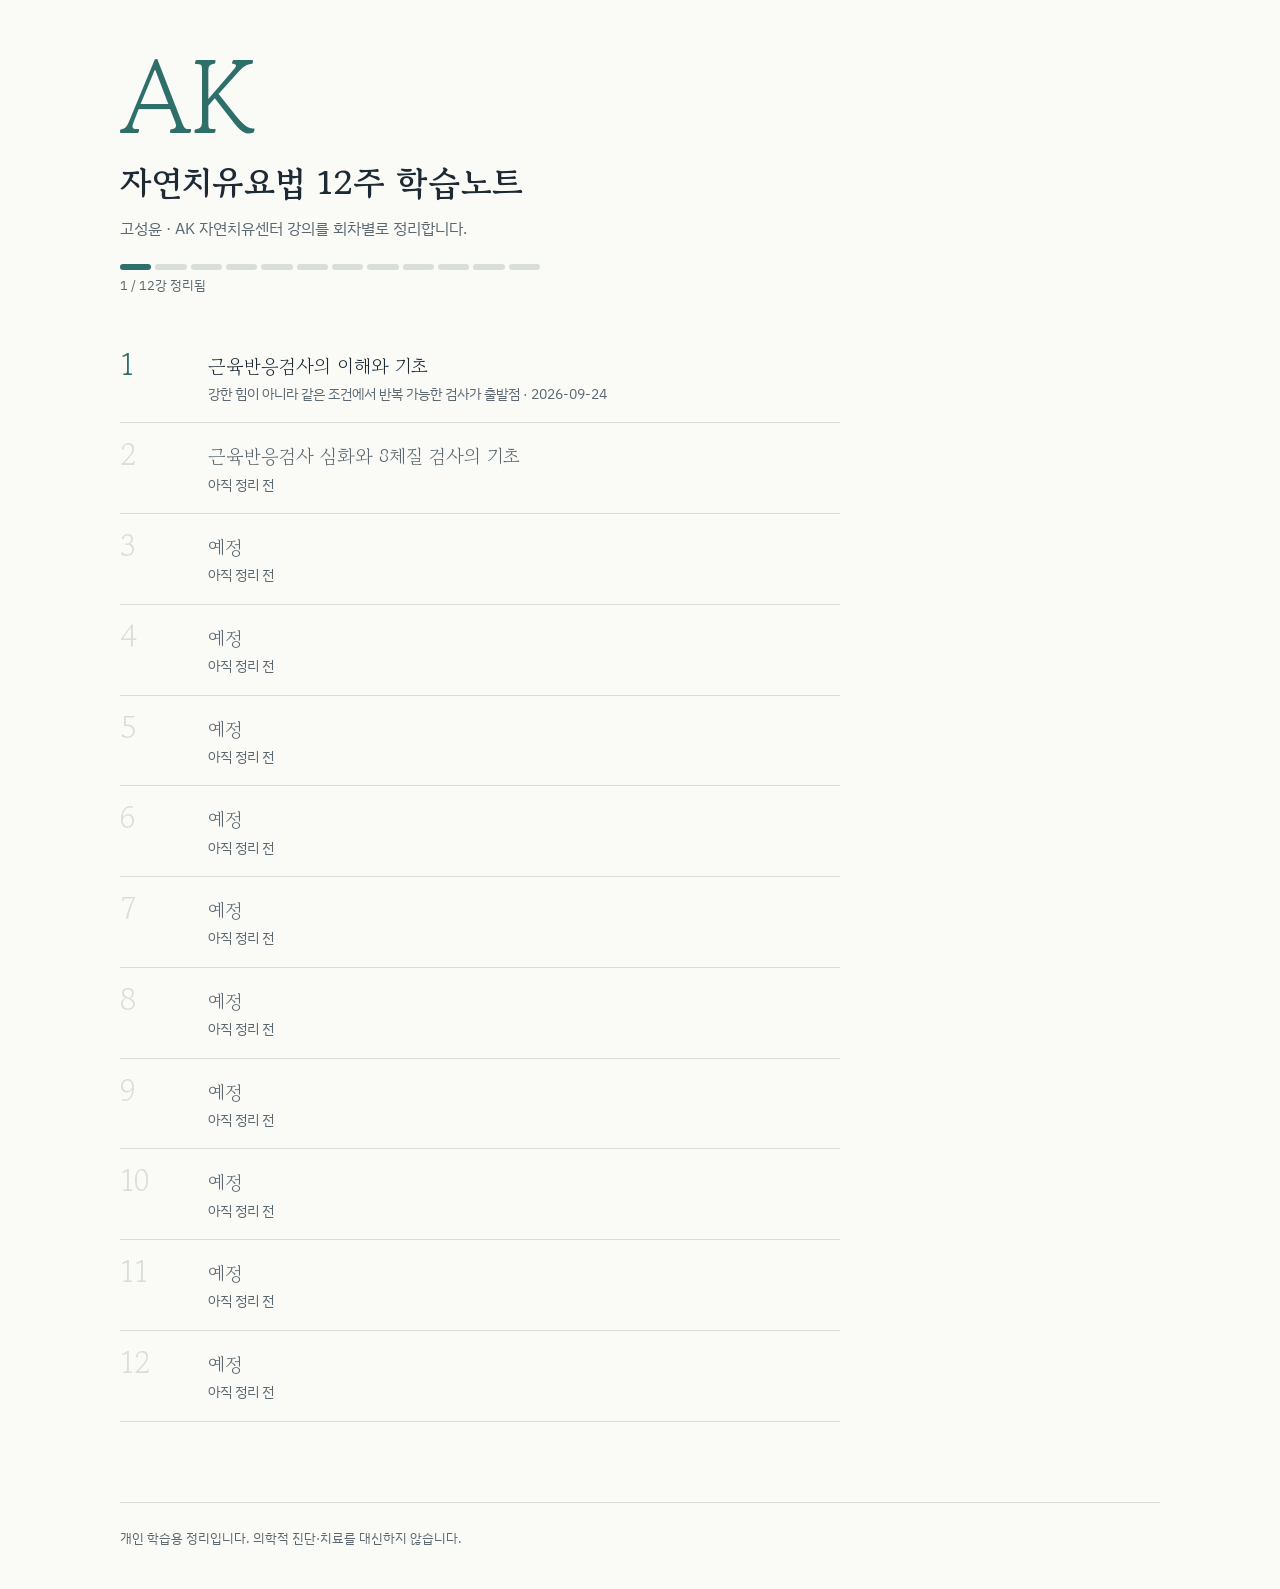
==== index.html @ abdf5cdb "제1강 학습노트 추가 (HTML + 마크다운 원본 + 빌드 스크립트)" ====
<!doctype html><html lang="ko"><head><meta charset="utf-8"><meta name="viewport" content="width=device-width,initial-scale=1,viewport-fit=cover"><title>AK 자연치유요법 학습노트</title><link rel="preconnect" href="https://fonts.googleapis.com"><link rel="preconnect" href="https://fonts.gstatic.com" crossorigin><link href="https://fonts.googleapis.com/css2?family=Gowun+Batang:wght@400;700&family=IBM+Plex+Sans+KR:wght@400;600&display=swap" rel="stylesheet"><link rel="stylesheet" href="assets/style.css"></head><body><div class="wrap"><header class="hero"><p class="num">AK</p><h1>자연치유요법 12주 학습노트</h1><p>고성윤 · AK 자연치유센터 강의를 회차별로 정리합니다.</p><div class="track" aria-hidden="true"><span class="done"></span><span class=""></span><span class=""></span><span class=""></span><span class=""></span><span class=""></span><span class=""></span><span class=""></span><span class=""></span><span class=""></span><span class=""></span><span class=""></span></div><div class="tracklabel">1 / 12강 정리됨</div></header><ol class="course"><li><div class="n">1</div><div><div class="t"><a href="lectures/01.html">근육반응검사의 이해와 기초</a></div><div class="s">강한 힘이 아니라 같은 조건에서 반복 가능한 검사가 출발점 · 2026-09-24</div></div></li><li class="todo"><div class="n">2</div><div><div class="t">근육반응검사 심화와 8체질 검사의 기초</div><div class="s">아직 정리 전</div></div></li><li class="todo"><div class="n">3</div><div><div class="t">예정</div><div class="s">아직 정리 전</div></div></li><li class="todo"><div class="n">4</div><div><div class="t">예정</div><div class="s">아직 정리 전</div></div></li><li class="todo"><div class="n">5</div><div><div class="t">예정</div><div class="s">아직 정리 전</div></div></li><li class="todo"><div class="n">6</div><div><div class="t">예정</div><div class="s">아직 정리 전</div></div></li><li class="todo"><div class="n">7</div><div><div class="t">예정</div><div class="s">아직 정리 전</div></div></li><li class="todo"><div class="n">8</div><div><div class="t">예정</div><div class="s">아직 정리 전</div></div></li><li class="todo"><div class="n">9</div><div><div class="t">예정</div><div class="s">아직 정리 전</div></div></li><li class="todo"><div class="n">10</div><div><div class="t">예정</div><div class="s">아직 정리 전</div></div></li><li class="todo"><div class="n">11</div><div><div class="t">예정</div><div class="s">아직 정리 전</div></div></li><li class="todo"><div class="n">12</div><div><div class="t">예정</div><div class="s">아직 정리 전</div></div></li></ol><footer>개인 학습용 정리입니다. 의학적 진단·치료를 대신하지 않습니다.</footer></div></body></html>
---- assets/style.css ----
:root{
  --paper:#FAFAF7; --ink:#1D2A33; --muted:#5B6870; --line:#D9DED8;
  --teal:#2F6F6A; --teal-soft:#E6F0EE; --ochre:#8A5E10; --ochre-soft:#FBF4E4;
  --serif:"Gowun Batang","Noto Serif KR",serif;
  --sans:"IBM Plex Sans KR","Apple SD Gothic Neo","Malgun Gothic",sans-serif;
}
@media (prefers-color-scheme:dark){
  :root{--paper:#14191C;--ink:#E4E8E6;--muted:#9AA6AC;--line:#2C363B;
  --teal:#7FC1B8;--teal-soft:#1C2B2A;--ochre:#E0B464;--ochre-soft:#2A2418}
}
*{box-sizing:border-box}
html{scroll-padding-top:16px}
body{margin:0;background:var(--paper);color:var(--ink);font:16px/1.75 var(--sans);
  padding:env(safe-area-inset-top,0) 0 env(safe-area-inset-bottom,0)}
a{color:var(--teal)}
a:focus-visible,button:focus-visible{outline:2px solid var(--teal);outline-offset:2px}
.wrap{max-width:1080px;margin:0 auto;padding:0 20px}
.top{padding:18px 0;border-bottom:1px solid var(--line);font-size:14px}
.top a{text-decoration:none;color:var(--muted)}
.hero{padding:44px 0 28px}
.hero .num{font-family:var(--serif);font-size:clamp(56px,12vw,104px);line-height:1;color:var(--teal);margin:0}
.hero h1{font-family:var(--serif);font-weight:700;font-size:clamp(24px,4.5vw,34px);line-height:1.35;margin:12px 0 8px}
.hero p{color:var(--muted);margin:0}
.track{display:grid;grid-template-columns:repeat(12,1fr);gap:4px;margin:22px 0 4px;max-width:420px}
.track span{height:6px;border-radius:3px;background:var(--line)}
.track span.done{background:var(--teal)}
.track span.now{background:var(--teal);box-shadow:0 0 0 2px var(--teal-soft)}
.tracklabel{font-size:13px;color:var(--muted)}
.layout{display:grid;grid-template-columns:220px minmax(0,1fr);gap:48px;padding:16px 0 80px}
.toc{position:sticky;top:20px;align-self:start;font-size:14px;border-left:2px solid var(--line);padding-left:14px}
.toc a{display:block;color:var(--muted);text-decoration:none;padding:3px 0}
.toc a:hover{color:var(--teal)}
article{max-width:70ch}
article h2{font-family:var(--serif);font-size:24px;line-height:1.4;margin:56px 0 14px;padding-top:12px;border-top:1px solid var(--line)}
article h2:first-child{margin-top:0}
article p,article li{margin:0 0 12px}
article ul,article ol{padding-left:1.4em}
.tbl{overflow-x:auto;margin:16px 0 20px}
table{border-collapse:collapse;width:100%;font-size:15px}
th,td{border-bottom:1px solid var(--line);padding:9px 10px;text-align:left;vertical-align:top}
th{font-weight:600;background:var(--teal-soft)}
pre.mermaid{background:transparent;text-align:center;overflow-x:auto;margin:20px 0}
section.critical{background:var(--ochre-soft);border-left:4px solid var(--ochre);padding:4px 20px 8px;margin-top:56px;border-radius:0 6px 6px 0}
section.critical h2{border-top:0;color:var(--ochre);margin-top:16px}
/* index */
.course{list-style:none;padding:0;margin:8px 0 80px;max-width:720px}
.course li{display:grid;grid-template-columns:72px 1fr;gap:16px;padding:16px 0;border-bottom:1px solid var(--line)}
.course .n{font-family:var(--serif);font-size:30px;color:var(--teal);line-height:1}
.course li.todo .n{color:var(--line)}
.course li.todo .t{color:var(--muted)}
.course .t{font-family:var(--serif);font-size:19px}
.course .t a{color:inherit;text-decoration:none}
.course .t a:hover{color:var(--teal)}
.course .s{font-size:14px;color:var(--muted)}
footer{border-top:1px solid var(--line);padding:24px 0 40px;font-size:13px;color:var(--muted)}
@media (max-width:820px){
  .layout{grid-template-columns:1fr;gap:8px}
  .toc{position:static;border-left:0;padding:0;margin-bottom:12px;display:flex;flex-wrap:wrap;gap:4px 14px}
  .toc a{padding:2px 0}
}
@media print{.toc,.top,.track,.tracklabel{display:none}.layout{display:block}}
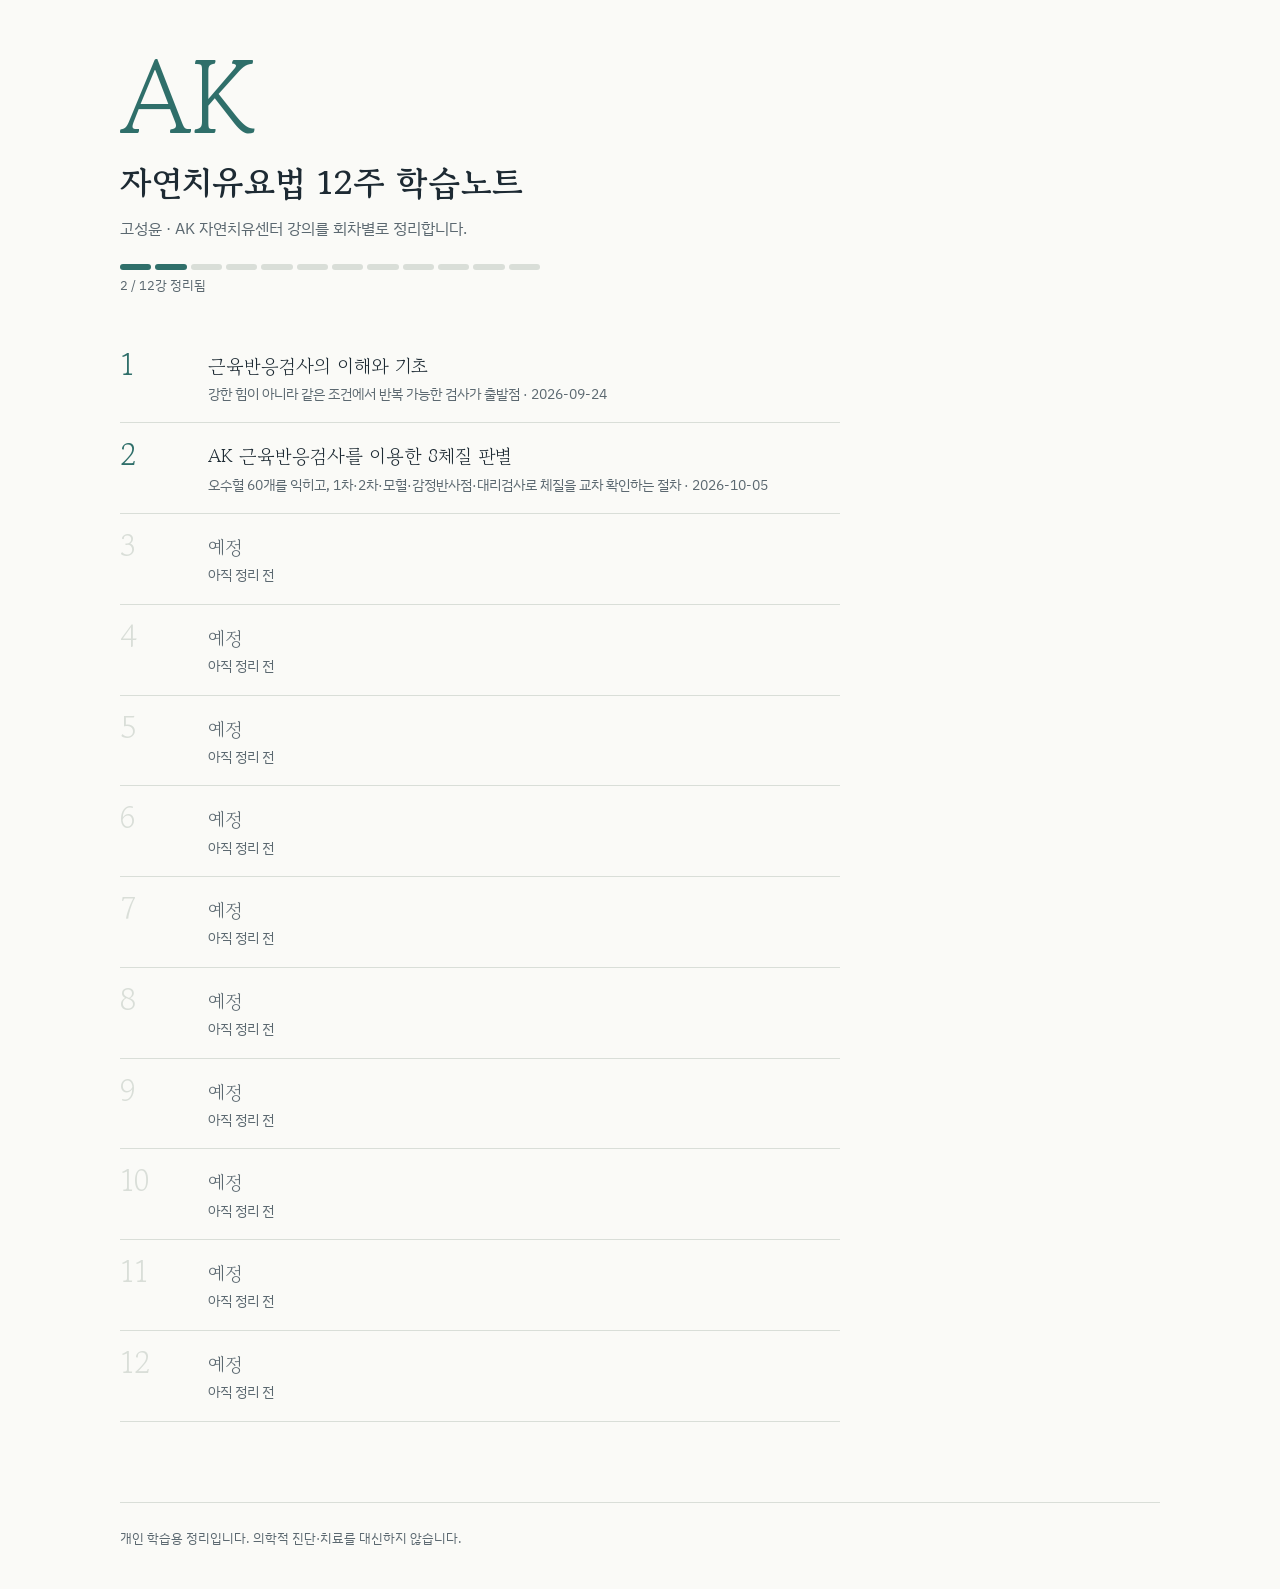
==== commit 1b02dc45: "2강 페이지 빌드 결과(lectures/02.html)와 목차(index.html) 추가" ====
--- a/index.html
+++ b/index.html
@@ -1 +1 @@
-<!doctype html><html lang="ko"><head><meta charset="utf-8"><meta name="viewport" content="width=device-width,initial-scale=1,viewport-fit=cover"><title>AK 자연치유요법 학습노트</title><link rel="preconnect" href="https://fonts.googleapis.com"><link rel="preconnect" href="https://fonts.gstatic.com" crossorigin><link href="https://fonts.googleapis.com/css2?family=Gowun+Batang:wght@400;700&family=IBM+Plex+Sans+KR:wght@400;600&display=swap" rel="stylesheet"><link rel="stylesheet" href="assets/style.css"></head><body><div class="wrap"><header class="hero"><p class="num">AK</p><h1>자연치유요법 12주 학습노트</h1><p>고성윤 · AK 자연치유센터 강의를 회차별로 정리합니다.</p><div class="track" aria-hidden="true"><span class="done"></span><span class=""></span><span class=""></span><span class=""></span><span class=""></span><span class=""></span><span class=""></span><span class=""></span><span class=""></span><span class=""></span><span class=""></span><span class=""></span></div><div class="tracklabel">1 / 12강 정리됨</div></header><ol class="course"><li><div class="n">1</div><div><div class="t"><a href="lectures/01.html">근육반응검사의 이해와 기초</a></div><div class="s">강한 힘이 아니라 같은 조건에서 반복 가능한 검사가 출발점 · 2026-09-24</div></div></li><li class="todo"><div class="n">2</div><div><div class="t">근육반응검사 심화와 8체질 검사의 기초</div><div class="s">아직 정리 전</div></div></li><li class="todo"><div class="n">3</div><div><div class="t">예정</div><div class="s">아직 정리 전</div></div></li><li class="todo"><div class="n">4</div><div><div class="t">예정</div><div class="s">아직 정리 전</div></div></li><li class="todo"><div class="n">5</div><div><div class="t">예정</div><div class="s">아직 정리 전</div></div></li><li class="todo"><div class="n">6</div><div><div class="t">예정</div><div class="s">아직 정리 전</div></div></li><li class="todo"><div class="n">7</div><div><div class="t">예정</div><div class="s">아직 정리 전</div></div></li><li class="todo"><div class="n">8</div><div><div class="t">예정</div><div class="s">아직 정리 전</div></div></li><li class="todo"><div class="n">9</div><div><div class="t">예정</div><div class="s">아직 정리 전</div></div></li><li class="todo"><div class="n">10</div><div><div class="t">예정</div><div class="s">아직 정리 전</div></div></li><li class="todo"><div class="n">11</div><div><div class="t">예정</div><div class="s">아직 정리 전</div></div></li><li class="todo"><div class="n">12</div><div><div class="t">예정</div><div class="s">아직 정리 전</div></div></li></ol><footer>개인 학습용 정리입니다. 의학적 진단·치료를 대신하지 않습니다.</footer></div></body></html>
+<!doctype html><html lang="ko"><head><meta charset="utf-8"><meta name="viewport" content="width=device-width,initial-scale=1,viewport-fit=cover"><title>AK 자연치유요법 학습노트</title><link rel="preconnect" href="https://fonts.googleapis.com"><link rel="preconnect" href="https://fonts.gstatic.com" crossorigin><link href="https://fonts.googleapis.com/css2?family=Gowun+Batang:wght@400;700&family=IBM+Plex+Sans+KR:wght@400;600&display=swap" rel="stylesheet"><link rel="stylesheet" href="assets/style.css"></head><body><div class="wrap"><header class="hero"><p class="num">AK</p><h1>자연치유요법 12주 학습노트</h1><p>고성윤 · AK 자연치유센터 강의를 회차별로 정리합니다.</p><div class="track" aria-hidden="true"><span class="done"></span><span class="done"></span><span class=""></span><span class=""></span><span class=""></span><span class=""></span><span class=""></span><span class=""></span><span class=""></span><span class=""></span><span class=""></span><span class=""></span></div><div class="tracklabel">2 / 12강 정리됨</div></header><ol class="course"><li><div class="n">1</div><div><div class="t"><a href="lectures/01.html">근육반응검사의 이해와 기초</a></div><div class="s">강한 힘이 아니라 같은 조건에서 반복 가능한 검사가 출발점 · 2026-09-24</div></div></li><li><div class="n">2</div><div><div class="t"><a href="lectures/02.html">AK 근육반응검사를 이용한 8체질 판별</a></div><div class="s">오수혈 60개를 익히고, 1차·2차·모혈·감정반사점·대리검사로 체질을 교차 확인하는 절차 · 2026-10-05</div></div></li><li class="todo"><div class="n">3</div><div><div class="t">예정</div><div class="s">아직 정리 전</div></div></li><li class="todo"><div class="n">4</div><div><div class="t">예정</div><div class="s">아직 정리 전</div></div></li><li class="todo"><div class="n">5</div><div><div class="t">예정</div><div class="s">아직 정리 전</div></div></li><li class="todo"><div class="n">6</div><div><div class="t">예정</div><div class="s">아직 정리 전</div></div></li><li class="todo"><div class="n">7</div><div><div class="t">예정</div><div class="s">아직 정리 전</div></div></li><li class="todo"><div class="n">8</div><div><div class="t">예정</div><div class="s">아직 정리 전</div></div></li><li class="todo"><div class="n">9</div><div><div class="t">예정</div><div class="s">아직 정리 전</div></div></li><li class="todo"><div class="n">10</div><div><div class="t">예정</div><div class="s">아직 정리 전</div></div></li><li class="todo"><div class="n">11</div><div><div class="t">예정</div><div class="s">아직 정리 전</div></div></li><li class="todo"><div class="n">12</div><div><div class="t">예정</div><div class="s">아직 정리 전</div></div></li></ol><footer>개인 학습용 정리입니다. 의학적 진단·치료를 대신하지 않습니다.</footer></div></body></html>
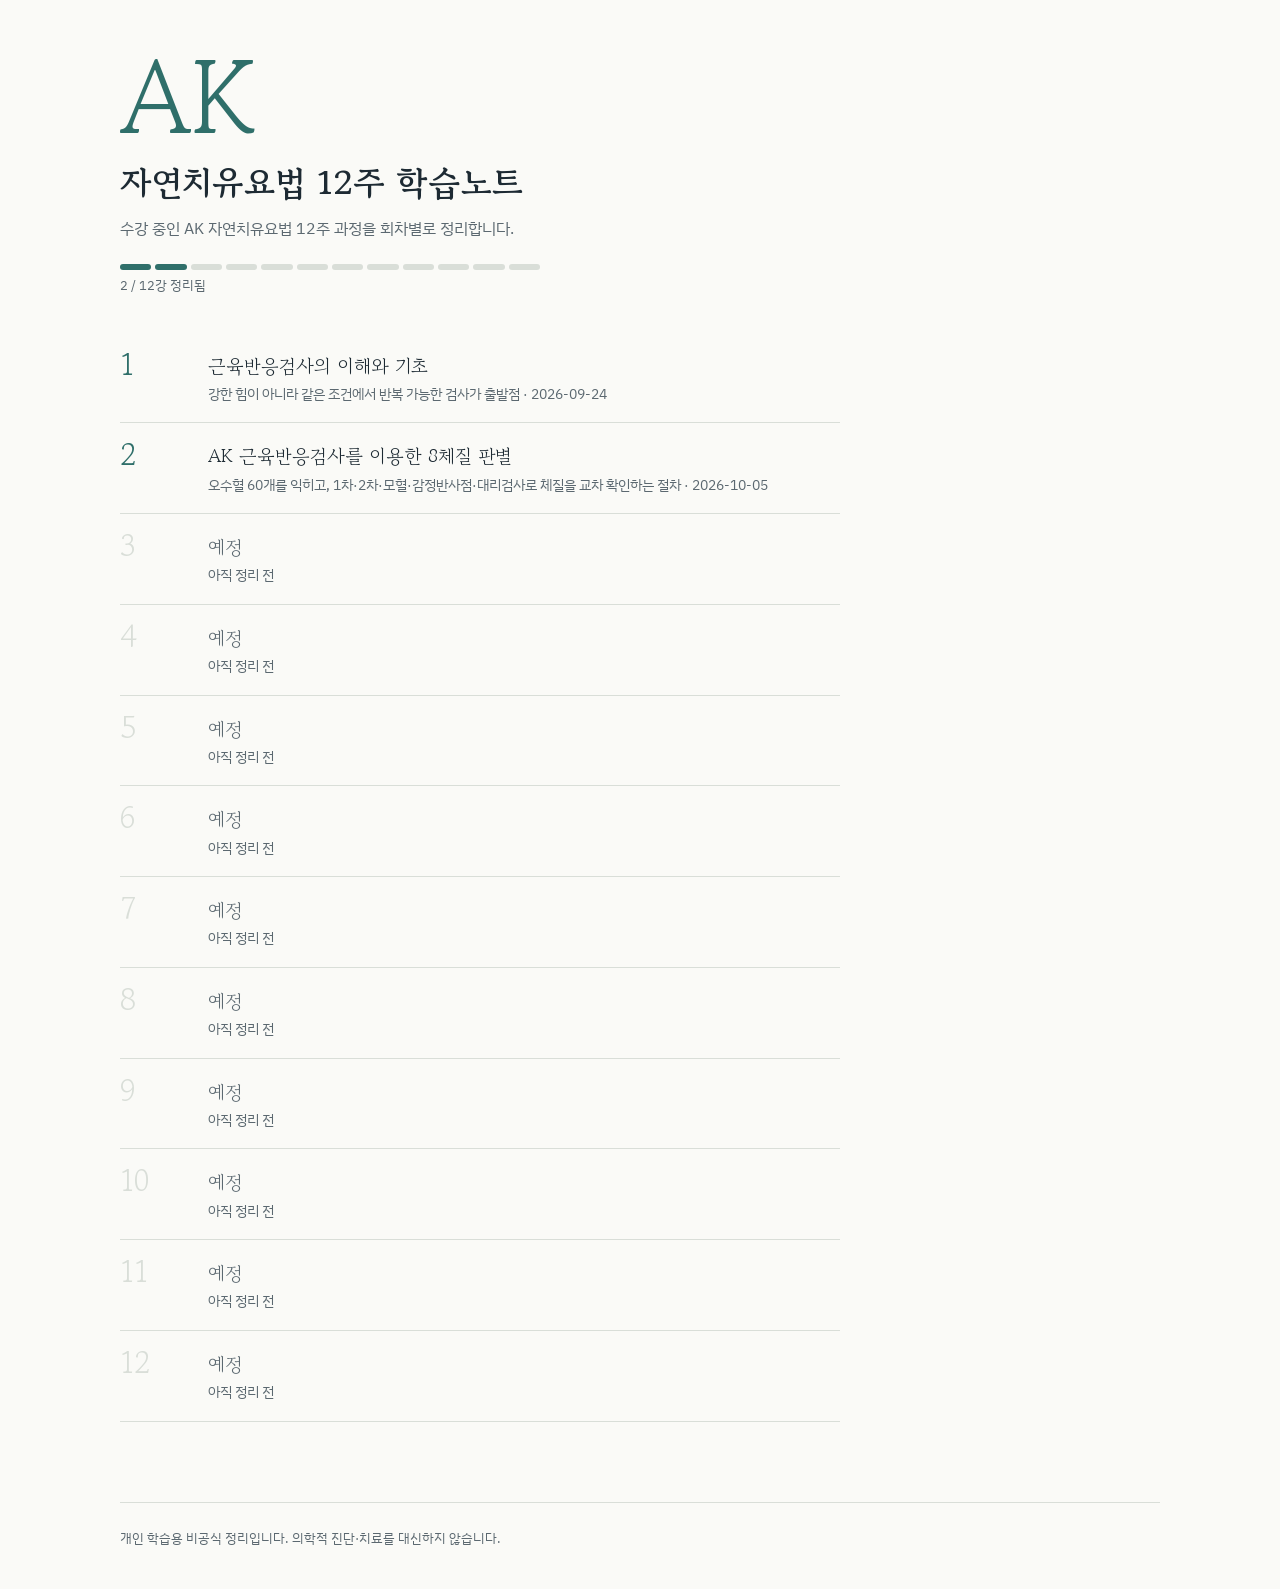
==== commit a57ea86a: "공개 전환에 맞춰 강사·인물 이름과 개인 사항 삭제, 비판적 검토 편집 (원본 마크다운)" ====
--- a/index.html
+++ b/index.html
@@ -1 +1 @@
-<!doctype html><html lang="ko"><head><meta charset="utf-8"><meta name="viewport" content="width=device-width,initial-scale=1,viewport-fit=cover"><title>AK 자연치유요법 학습노트</title><link rel="preconnect" href="https://fonts.googleapis.com"><link rel="preconnect" href="https://fonts.gstatic.com" crossorigin><link href="https://fonts.googleapis.com/css2?family=Gowun+Batang:wght@400;700&family=IBM+Plex+Sans+KR:wght@400;600&display=swap" rel="stylesheet"><link rel="stylesheet" href="assets/style.css"></head><body><div class="wrap"><header class="hero"><p class="num">AK</p><h1>자연치유요법 12주 학습노트</h1><p>고성윤 · AK 자연치유센터 강의를 회차별로 정리합니다.</p><div class="track" aria-hidden="true"><span class="done"></span><span class="done"></span><span class=""></span><span class=""></span><span class=""></span><span class=""></span><span class=""></span><span class=""></span><span class=""></span><span class=""></span><span class=""></span><span class=""></span></div><div class="tracklabel">2 / 12강 정리됨</div></header><ol class="course"><li><div class="n">1</div><div><div class="t"><a href="lectures/01.html">근육반응검사의 이해와 기초</a></div><div class="s">강한 힘이 아니라 같은 조건에서 반복 가능한 검사가 출발점 · 2026-09-24</div></div></li><li><div class="n">2</div><div><div class="t"><a href="lectures/02.html">AK 근육반응검사를 이용한 8체질 판별</a></div><div class="s">오수혈 60개를 익히고, 1차·2차·모혈·감정반사점·대리검사로 체질을 교차 확인하는 절차 · 2026-10-05</div></div></li><li class="todo"><div class="n">3</div><div><div class="t">예정</div><div class="s">아직 정리 전</div></div></li><li class="todo"><div class="n">4</div><div><div class="t">예정</div><div class="s">아직 정리 전</div></div></li><li class="todo"><div class="n">5</div><div><div class="t">예정</div><div class="s">아직 정리 전</div></div></li><li class="todo"><div class="n">6</div><div><div class="t">예정</div><div class="s">아직 정리 전</div></div></li><li class="todo"><div class="n">7</div><div><div class="t">예정</div><div class="s">아직 정리 전</div></div></li><li class="todo"><div class="n">8</div><div><div class="t">예정</div><div class="s">아직 정리 전</div></div></li><li class="todo"><div class="n">9</div><div><div class="t">예정</div><div class="s">아직 정리 전</div></div></li><li class="todo"><div class="n">10</div><div><div class="t">예정</div><div class="s">아직 정리 전</div></div></li><li class="todo"><div class="n">11</div><div><div class="t">예정</div><div class="s">아직 정리 전</div></div></li><li class="todo"><div class="n">12</div><div><div class="t">예정</div><div class="s">아직 정리 전</div></div></li></ol><footer>개인 학습용 정리입니다. 의학적 진단·치료를 대신하지 않습니다.</footer></div></body></html>+<!doctype html><html lang="ko"><head><meta charset="utf-8"><meta name="viewport" content="width=device-width,initial-scale=1,viewport-fit=cover"><title>AK 자연치유요법 학습노트</title><link rel="preconnect" href="https://fonts.googleapis.com"><link rel="preconnect" href="https://fonts.gstatic.com" crossorigin><link href="https://fonts.googleapis.com/css2?family=Gowun+Batang:wght@400;700&family=IBM+Plex+Sans+KR:wght@400;600&display=swap" rel="stylesheet"><link rel="stylesheet" href="assets/style.css"></head><body><div class="wrap"><header class="hero"><p class="num">AK</p><h1>자연치유요법 12주 학습노트</h1><p>수강 중인 AK 자연치유요법 12주 과정을 회차별로 정리합니다.</p><div class="track" aria-hidden="true"><span class="done"></span><span class="done"></span><span class=""></span><span class=""></span><span class=""></span><span class=""></span><span class=""></span><span class=""></span><span class=""></span><span class=""></span><span class=""></span><span class=""></span></div><div class="tracklabel">2 / 12강 정리됨</div></header><ol class="course"><li><div class="n">1</div><div><div class="t"><a href="lectures/01.html">근육반응검사의 이해와 기초</a></div><div class="s">강한 힘이 아니라 같은 조건에서 반복 가능한 검사가 출발점 · 2026-09-24</div></div></li><li><div class="n">2</div><div><div class="t"><a href="lectures/02.html">AK 근육반응검사를 이용한 8체질 판별</a></div><div class="s">오수혈 60개를 익히고, 1차·2차·모혈·감정반사점·대리검사로 체질을 교차 확인하는 절차 · 2026-10-05</div></div></li><li class="todo"><div class="n">3</div><div><div class="t">예정</div><div class="s">아직 정리 전</div></div></li><li class="todo"><div class="n">4</div><div><div class="t">예정</div><div class="s">아직 정리 전</div></div></li><li class="todo"><div class="n">5</div><div><div class="t">예정</div><div class="s">아직 정리 전</div></div></li><li class="todo"><div class="n">6</div><div><div class="t">예정</div><div class="s">아직 정리 전</div></div></li><li class="todo"><div class="n">7</div><div><div class="t">예정</div><div class="s">아직 정리 전</div></div></li><li class="todo"><div class="n">8</div><div><div class="t">예정</div><div class="s">아직 정리 전</div></div></li><li class="todo"><div class="n">9</div><div><div class="t">예정</div><div class="s">아직 정리 전</div></div></li><li class="todo"><div class="n">10</div><div><div class="t">예정</div><div class="s">아직 정리 전</div></div></li><li class="todo"><div class="n">11</div><div><div class="t">예정</div><div class="s">아직 정리 전</div></div></li><li class="todo"><div class="n">12</div><div><div class="t">예정</div><div class="s">아직 정리 전</div></div></li></ol><footer>개인 학습용 비공식 정리입니다. 의학적 진단·치료를 대신하지 않습니다.</footer></div></body></html>
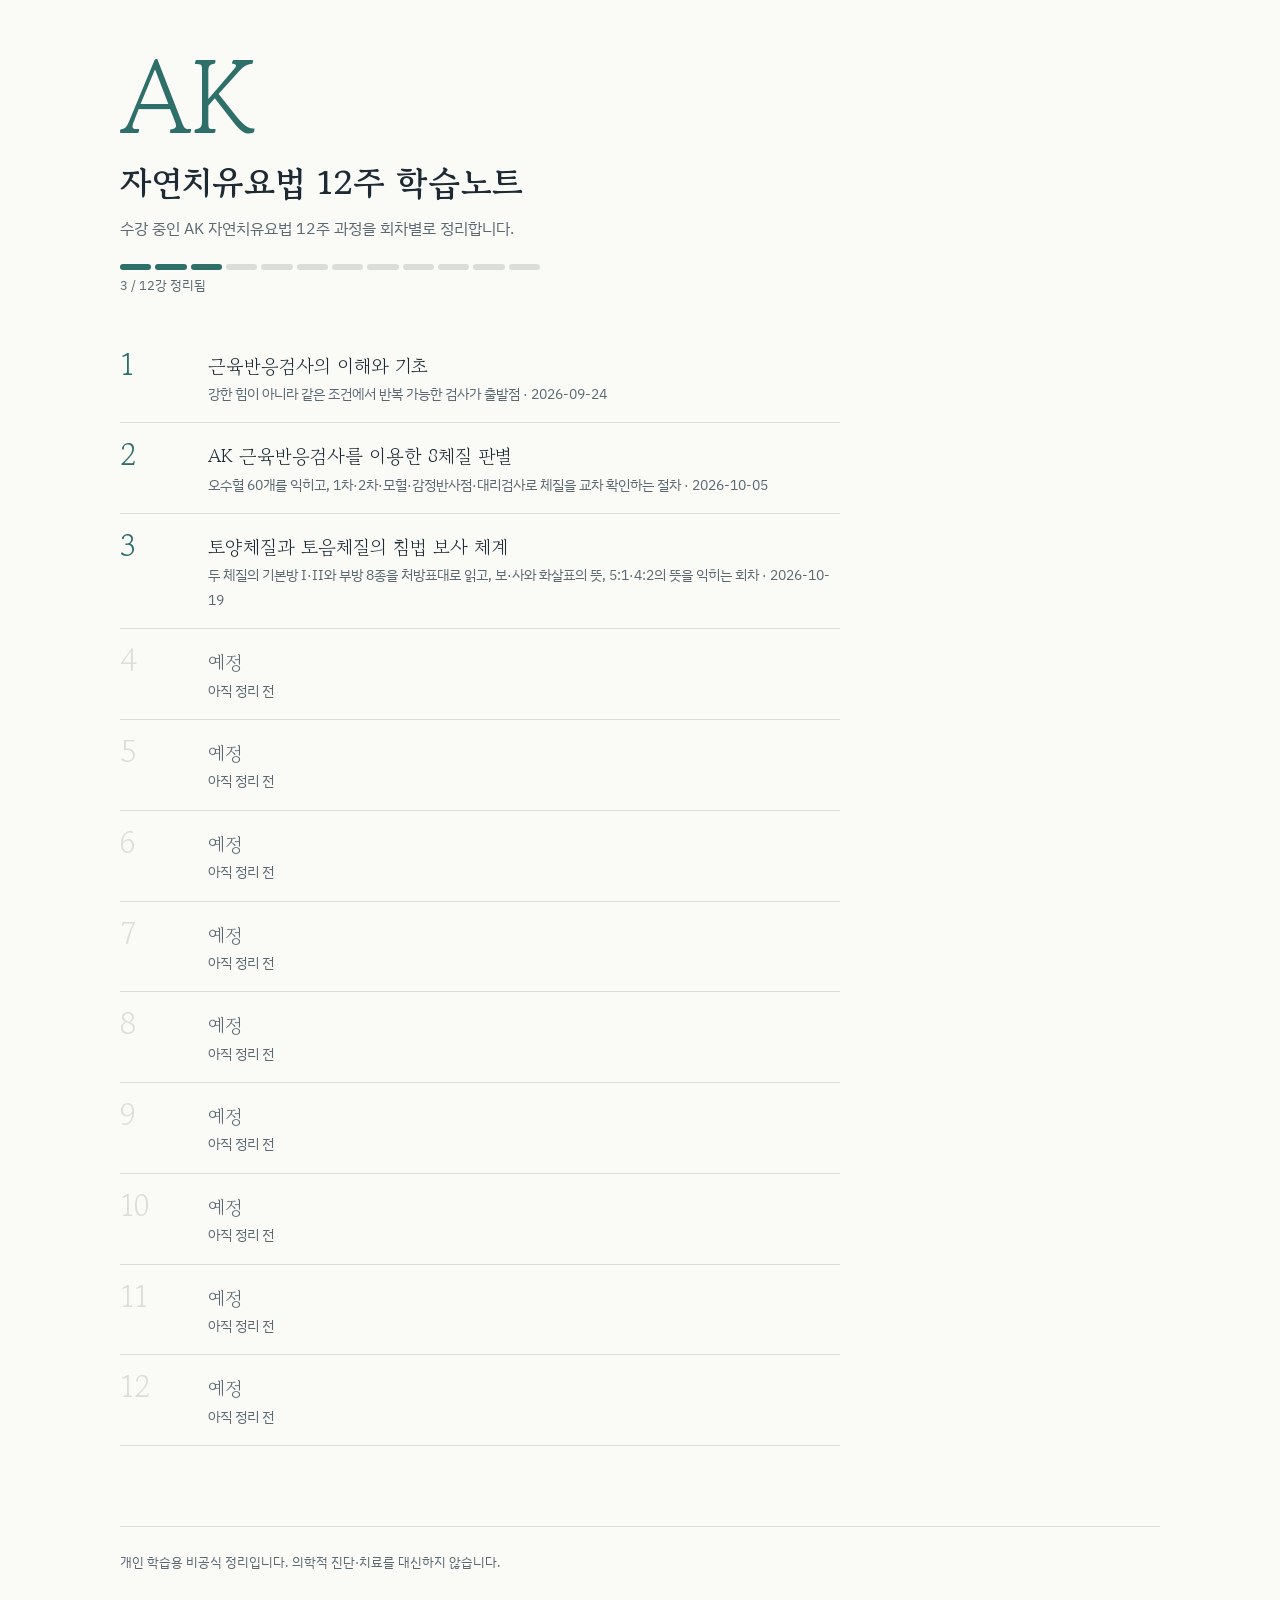
==== commit b2936dd7: "AK 학습노트 1~3강 (이력 정리 후 재생성) Co-Authored-By: Claude Sonnet 5.5 <noreply@anthropic.com> Claude-Session:" ====
--- a/index.html
+++ b/index.html
@@ -1 +1 @@
-<!doctype html><html lang="ko"><head><meta charset="utf-8"><meta name="viewport" content="width=device-width,initial-scale=1,viewport-fit=cover"><title>AK 자연치유요법 학습노트</title><link rel="preconnect" href="https://fonts.googleapis.com"><link rel="preconnect" href="https://fonts.gstatic.com" crossorigin><link href="https://fonts.googleapis.com/css2?family=Gowun+Batang:wght@400;700&family=IBM+Plex+Sans+KR:wght@400;600&display=swap" rel="stylesheet"><link rel="stylesheet" href="assets/style.css"></head><body><div class="wrap"><header class="hero"><p class="num">AK</p><h1>자연치유요법 12주 학습노트</h1><p>수강 중인 AK 자연치유요법 12주 과정을 회차별로 정리합니다.</p><div class="track" aria-hidden="true"><span class="done"></span><span class="done"></span><span class=""></span><span class=""></span><span class=""></span><span class=""></span><span class=""></span><span class=""></span><span class=""></span><span class=""></span><span class=""></span><span class=""></span></div><div class="tracklabel">2 / 12강 정리됨</div></header><ol class="course"><li><div class="n">1</div><div><div class="t"><a href="lectures/01.html">근육반응검사의 이해와 기초</a></div><div class="s">강한 힘이 아니라 같은 조건에서 반복 가능한 검사가 출발점 · 2026-09-24</div></div></li><li><div class="n">2</div><div><div class="t"><a href="lectures/02.html">AK 근육반응검사를 이용한 8체질 판별</a></div><div class="s">오수혈 60개를 익히고, 1차·2차·모혈·감정반사점·대리검사로 체질을 교차 확인하는 절차 · 2026-10-05</div></div></li><li class="todo"><div class="n">3</div><div><div class="t">예정</div><div class="s">아직 정리 전</div></div></li><li class="todo"><div class="n">4</div><div><div class="t">예정</div><div class="s">아직 정리 전</div></div></li><li class="todo"><div class="n">5</div><div><div class="t">예정</div><div class="s">아직 정리 전</div></div></li><li class="todo"><div class="n">6</div><div><div class="t">예정</div><div class="s">아직 정리 전</div></div></li><li class="todo"><div class="n">7</div><div><div class="t">예정</div><div class="s">아직 정리 전</div></div></li><li class="todo"><div class="n">8</div><div><div class="t">예정</div><div class="s">아직 정리 전</div></div></li><li class="todo"><div class="n">9</div><div><div class="t">예정</div><div class="s">아직 정리 전</div></div></li><li class="todo"><div class="n">10</div><div><div class="t">예정</div><div class="s">아직 정리 전</div></div></li><li class="todo"><div class="n">11</div><div><div class="t">예정</div><div class="s">아직 정리 전</div></div></li><li class="todo"><div class="n">12</div><div><div class="t">예정</div><div class="s">아직 정리 전</div></div></li></ol><footer>개인 학습용 비공식 정리입니다. 의학적 진단·치료를 대신하지 않습니다.</footer></div></body></html>+<!doctype html><html lang="ko"><head><meta charset="utf-8"><meta name="viewport" content="width=device-width,initial-scale=1,viewport-fit=cover"><title>AK 자연치유요법 학습노트</title><link rel="preconnect" href="https://fonts.googleapis.com"><link rel="preconnect" href="https://fonts.gstatic.com" crossorigin><link href="https://fonts.googleapis.com/css2?family=Gowun+Batang:wght@400;700&family=IBM+Plex+Sans+KR:wght@400;600&display=swap" rel="stylesheet"><link rel="stylesheet" href="assets/style.css"></head><body><div class="wrap"><header class="hero"><p class="num">AK</p><h1>자연치유요법 12주 학습노트</h1><p>수강 중인 AK 자연치유요법 12주 과정을 회차별로 정리합니다.</p><div class="track" aria-hidden="true"><span class="done"></span><span class="done"></span><span class="done"></span><span class=""></span><span class=""></span><span class=""></span><span class=""></span><span class=""></span><span class=""></span><span class=""></span><span class=""></span><span class=""></span></div><div class="tracklabel">3 / 12강 정리됨</div></header><ol class="course"><li><div class="n">1</div><div><div class="t"><a href="lectures/01.html">근육반응검사의 이해와 기초</a></div><div class="s">강한 힘이 아니라 같은 조건에서 반복 가능한 검사가 출발점 · 2026-09-24</div></div></li><li><div class="n">2</div><div><div class="t"><a href="lectures/02.html">AK 근육반응검사를 이용한 8체질 판별</a></div><div class="s">오수혈 60개를 익히고, 1차·2차·모혈·감정반사점·대리검사로 체질을 교차 확인하는 절차 · 2026-10-05</div></div></li><li><div class="n">3</div><div><div class="t"><a href="lectures/03.html">토양체질과 토음체질의 침법 보사 체계</a></div><div class="s">두 체질의 기본방 I·II와 부방 8종을 처방표대로 읽고, 보·사와 화살표의 뜻, 5:1·4:2의 뜻을 익히는 회차 · 2026-10-19</div></div></li><li class="todo"><div class="n">4</div><div><div class="t">예정</div><div class="s">아직 정리 전</div></div></li><li class="todo"><div class="n">5</div><div><div class="t">예정</div><div class="s">아직 정리 전</div></div></li><li class="todo"><div class="n">6</div><div><div class="t">예정</div><div class="s">아직 정리 전</div></div></li><li class="todo"><div class="n">7</div><div><div class="t">예정</div><div class="s">아직 정리 전</div></div></li><li class="todo"><div class="n">8</div><div><div class="t">예정</div><div class="s">아직 정리 전</div></div></li><li class="todo"><div class="n">9</div><div><div class="t">예정</div><div class="s">아직 정리 전</div></div></li><li class="todo"><div class="n">10</div><div><div class="t">예정</div><div class="s">아직 정리 전</div></div></li><li class="todo"><div class="n">11</div><div><div class="t">예정</div><div class="s">아직 정리 전</div></div></li><li class="todo"><div class="n">12</div><div><div class="t">예정</div><div class="s">아직 정리 전</div></div></li></ol><footer>개인 학습용 비공식 정리입니다. 의학적 진단·치료를 대신하지 않습니다.</footer></div></body></html>
--- a/assets/style.css
+++ b/assets/style.css
@@ -27,6 +27,7 @@
 .track span.now{background:var(--teal);box-shadow:0 0 0 2px var(--teal-soft)}
 .tracklabel{font-size:13px;color:var(--muted)}
 .layout{display:grid;grid-template-columns:220px minmax(0,1fr);gap:48px;padding:16px 0 80px}
+.layout>*{min-width:0}
 .toc{position:sticky;top:20px;align-self:start;font-size:14px;border-left:2px solid var(--line);padding-left:14px}
 .toc a{display:block;color:var(--muted);text-decoration:none;padding:3px 0}
 .toc a:hover{color:var(--teal)}
@@ -39,6 +40,11 @@
 table{border-collapse:collapse;width:100%;font-size:15px}
 th,td{border-bottom:1px solid var(--line);padding:9px 10px;text-align:left;vertical-align:top}
 th{font-weight:600;background:var(--teal-soft)}
+article h3{font-family:var(--serif);font-size:18px;line-height:1.45;margin:36px 0 10px}
+article p:has(>img){overflow-x:auto;margin:8px 0 14px}
+article img{display:block;width:100%;min-width:600px;height:auto;border:1px solid var(--line);border-radius:6px}
+article blockquote{margin:16px 0;padding:6px 16px;border-left:4px solid var(--teal);background:var(--teal-soft);border-radius:0 6px 6px 0}
+article blockquote p{margin:6px 0}
 pre.mermaid{background:transparent;text-align:center;overflow-x:auto;margin:20px 0}
 section.critical{background:var(--ochre-soft);border-left:4px solid var(--ochre);padding:4px 20px 8px;margin-top:56px;border-radius:0 6px 6px 0}
 section.critical h2{border-top:0;color:var(--ochre);margin-top:16px}
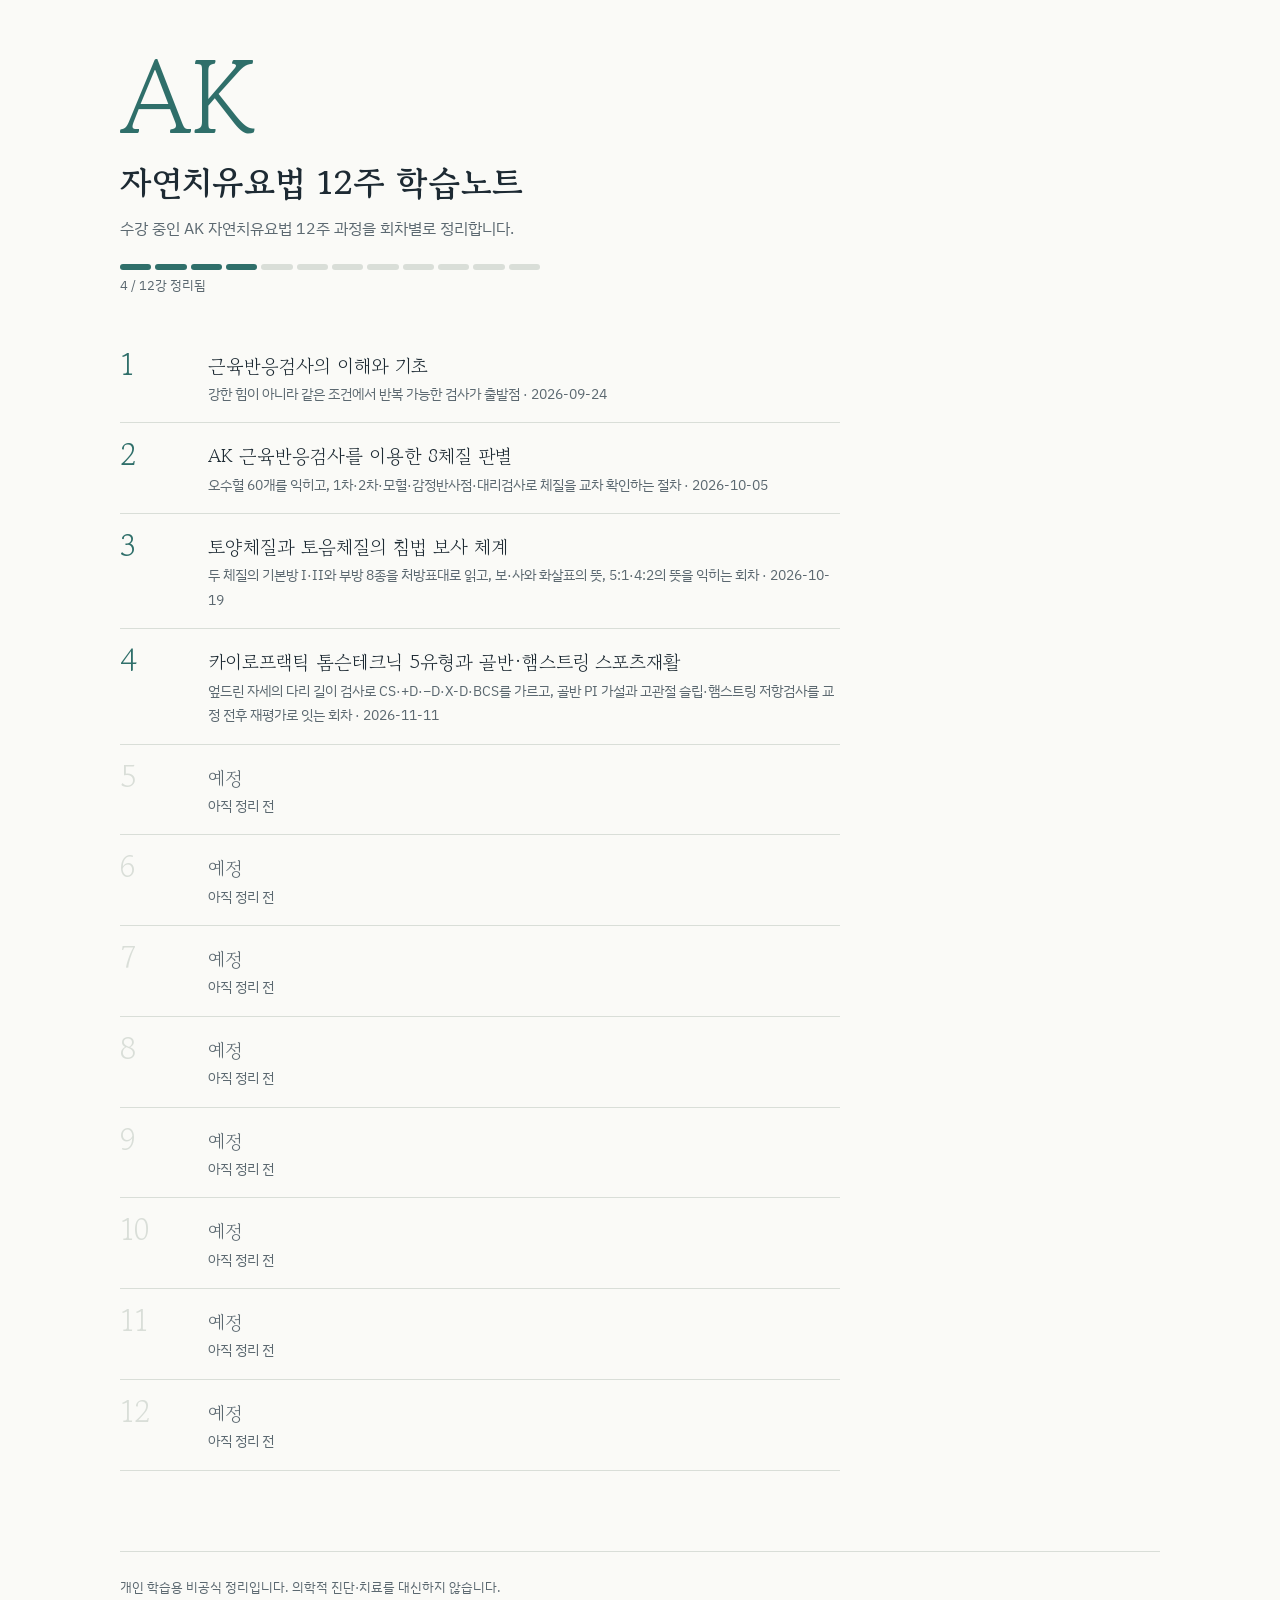
==== commit 68e8bd83: "4강: 톰슨테크닉 5유형과 골반·햄스트링 스포츠재활 노트 추가 원고 4쪽 + 녹취 2개를 정리하고 『톰슨테크닉의 임상적 적용』·『응용근신경학』과 대조. 다섯 유형 그림(04-tho" ====
--- a/index.html
+++ b/index.html
@@ -1 +1 @@
-<!doctype html><html lang="ko"><head><meta charset="utf-8"><meta name="viewport" content="width=device-width,initial-scale=1,viewport-fit=cover"><title>AK 자연치유요법 학습노트</title><link rel="preconnect" href="https://fonts.googleapis.com"><link rel="preconnect" href="https://fonts.gstatic.com" crossorigin><link href="https://fonts.googleapis.com/css2?family=Gowun+Batang:wght@400;700&family=IBM+Plex+Sans+KR:wght@400;600&display=swap" rel="stylesheet"><link rel="stylesheet" href="assets/style.css"></head><body><div class="wrap"><header class="hero"><p class="num">AK</p><h1>자연치유요법 12주 학습노트</h1><p>수강 중인 AK 자연치유요법 12주 과정을 회차별로 정리합니다.</p><div class="track" aria-hidden="true"><span class="done"></span><span class="done"></span><span class="done"></span><span class=""></span><span class=""></span><span class=""></span><span class=""></span><span class=""></span><span class=""></span><span class=""></span><span class=""></span><span class=""></span></div><div class="tracklabel">3 / 12강 정리됨</div></header><ol class="course"><li><div class="n">1</div><div><div class="t"><a href="lectures/01.html">근육반응검사의 이해와 기초</a></div><div class="s">강한 힘이 아니라 같은 조건에서 반복 가능한 검사가 출발점 · 2026-09-24</div></div></li><li><div class="n">2</div><div><div class="t"><a href="lectures/02.html">AK 근육반응검사를 이용한 8체질 판별</a></div><div class="s">오수혈 60개를 익히고, 1차·2차·모혈·감정반사점·대리검사로 체질을 교차 확인하는 절차 · 2026-10-05</div></div></li><li><div class="n">3</div><div><div class="t"><a href="lectures/03.html">토양체질과 토음체질의 침법 보사 체계</a></div><div class="s">두 체질의 기본방 I·II와 부방 8종을 처방표대로 읽고, 보·사와 화살표의 뜻, 5:1·4:2의 뜻을 익히는 회차 · 2026-10-19</div></div></li><li class="todo"><div class="n">4</div><div><div class="t">예정</div><div class="s">아직 정리 전</div></div></li><li class="todo"><div class="n">5</div><div><div class="t">예정</div><div class="s">아직 정리 전</div></div></li><li class="todo"><div class="n">6</div><div><div class="t">예정</div><div class="s">아직 정리 전</div></div></li><li class="todo"><div class="n">7</div><div><div class="t">예정</div><div class="s">아직 정리 전</div></div></li><li class="todo"><div class="n">8</div><div><div class="t">예정</div><div class="s">아직 정리 전</div></div></li><li class="todo"><div class="n">9</div><div><div class="t">예정</div><div class="s">아직 정리 전</div></div></li><li class="todo"><div class="n">10</div><div><div class="t">예정</div><div class="s">아직 정리 전</div></div></li><li class="todo"><div class="n">11</div><div><div class="t">예정</div><div class="s">아직 정리 전</div></div></li><li class="todo"><div class="n">12</div><div><div class="t">예정</div><div class="s">아직 정리 전</div></div></li></ol><footer>개인 학습용 비공식 정리입니다. 의학적 진단·치료를 대신하지 않습니다.</footer></div></body></html>+<!doctype html><html lang="ko"><head><meta charset="utf-8"><meta name="viewport" content="width=device-width,initial-scale=1,viewport-fit=cover"><title>AK 자연치유요법 학습노트</title><link rel="preconnect" href="https://fonts.googleapis.com"><link rel="preconnect" href="https://fonts.gstatic.com" crossorigin><link href="https://fonts.googleapis.com/css2?family=Gowun+Batang:wght@400;700&family=IBM+Plex+Sans+KR:wght@400;600&display=swap" rel="stylesheet"><link rel="stylesheet" href="assets/style.css"></head><body><div class="wrap"><header class="hero"><p class="num">AK</p><h1>자연치유요법 12주 학습노트</h1><p>수강 중인 AK 자연치유요법 12주 과정을 회차별로 정리합니다.</p><div class="track" aria-hidden="true"><span class="done"></span><span class="done"></span><span class="done"></span><span class="done"></span><span class=""></span><span class=""></span><span class=""></span><span class=""></span><span class=""></span><span class=""></span><span class=""></span><span class=""></span></div><div class="tracklabel">4 / 12강 정리됨</div></header><ol class="course"><li><div class="n">1</div><div><div class="t"><a href="lectures/01.html">근육반응검사의 이해와 기초</a></div><div class="s">강한 힘이 아니라 같은 조건에서 반복 가능한 검사가 출발점 · 2026-09-24</div></div></li><li><div class="n">2</div><div><div class="t"><a href="lectures/02.html">AK 근육반응검사를 이용한 8체질 판별</a></div><div class="s">오수혈 60개를 익히고, 1차·2차·모혈·감정반사점·대리검사로 체질을 교차 확인하는 절차 · 2026-10-05</div></div></li><li><div class="n">3</div><div><div class="t"><a href="lectures/03.html">토양체질과 토음체질의 침법 보사 체계</a></div><div class="s">두 체질의 기본방 I·II와 부방 8종을 처방표대로 읽고, 보·사와 화살표의 뜻, 5:1·4:2의 뜻을 익히는 회차 · 2026-10-19</div></div></li><li><div class="n">4</div><div><div class="t"><a href="lectures/04.html">카이로프랙틱 톰슨테크닉 5유형과 골반·햄스트링 스포츠재활</a></div><div class="s">엎드린 자세의 다리 길이 검사로 CS·+D·−D·X-D·BCS를 가르고, 골반 PI 가설과 고관절 슬립·햄스트링 저항검사를 교정 전후 재평가로 잇는 회차 · 2026-11-11</div></div></li><li class="todo"><div class="n">5</div><div><div class="t">예정</div><div class="s">아직 정리 전</div></div></li><li class="todo"><div class="n">6</div><div><div class="t">예정</div><div class="s">아직 정리 전</div></div></li><li class="todo"><div class="n">7</div><div><div class="t">예정</div><div class="s">아직 정리 전</div></div></li><li class="todo"><div class="n">8</div><div><div class="t">예정</div><div class="s">아직 정리 전</div></div></li><li class="todo"><div class="n">9</div><div><div class="t">예정</div><div class="s">아직 정리 전</div></div></li><li class="todo"><div class="n">10</div><div><div class="t">예정</div><div class="s">아직 정리 전</div></div></li><li class="todo"><div class="n">11</div><div><div class="t">예정</div><div class="s">아직 정리 전</div></div></li><li class="todo"><div class="n">12</div><div><div class="t">예정</div><div class="s">아직 정리 전</div></div></li></ol><footer>개인 학습용 비공식 정리입니다. 의학적 진단·치료를 대신하지 않습니다.</footer></div></body></html>
